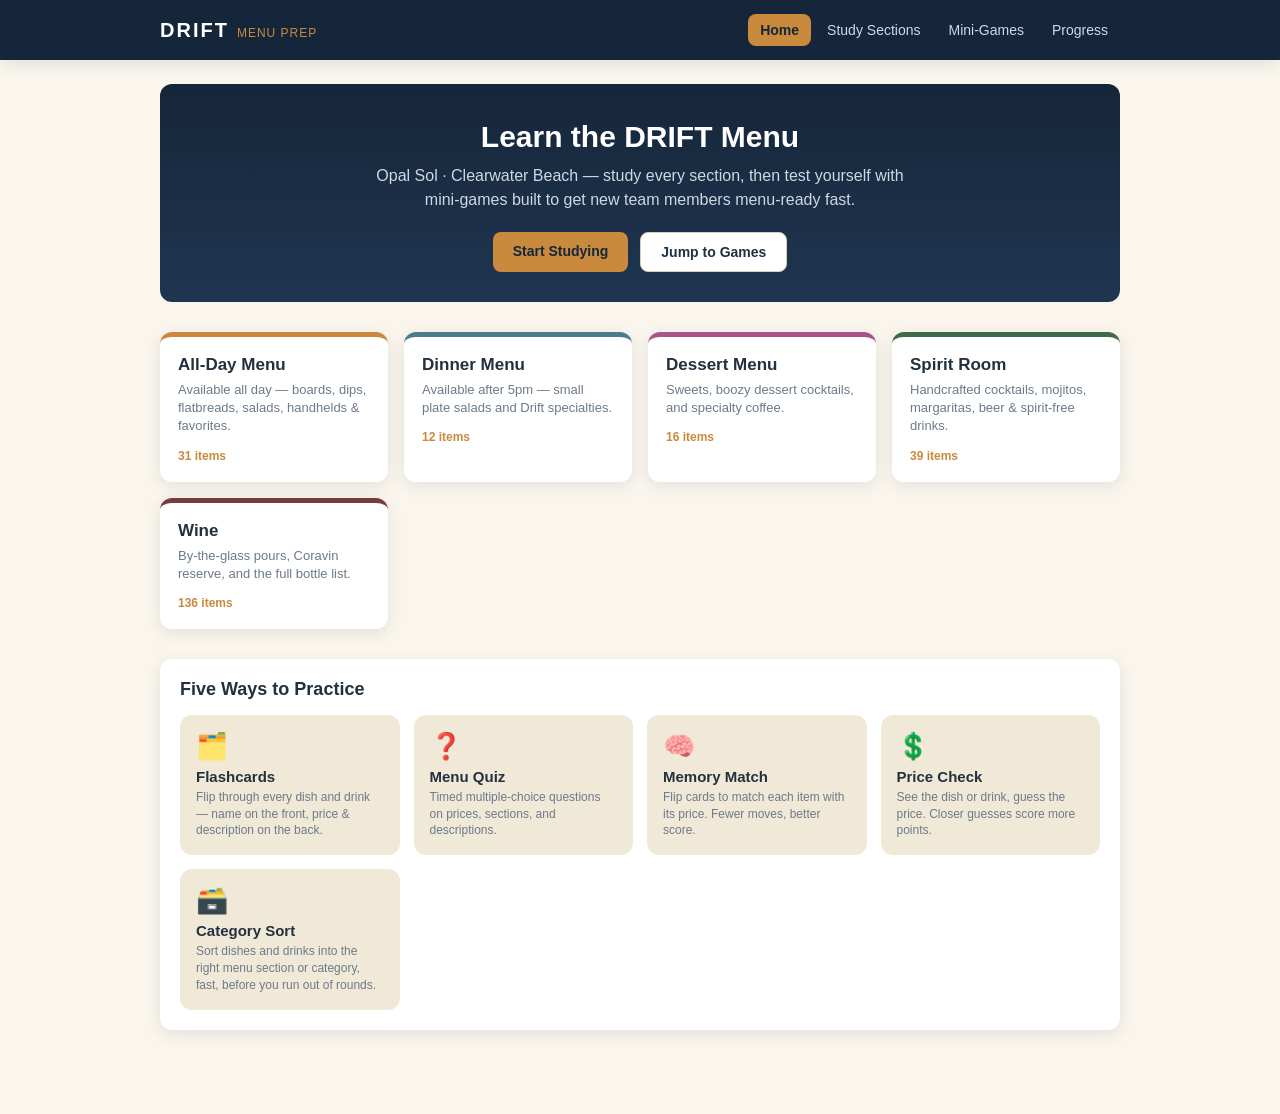
==== menu-prep/index.html @ 781a298b "Add DRIFT menu learning prep app with five mini-games Transcribes the full DRIFT (Opal Sol, Clearwat" ====
<!DOCTYPE html>
<html lang="en">
<head>
  <meta charset="UTF-8">
  <meta name="viewport" content="width=device-width, initial-scale=1.0, maximum-scale=5.0, user-scalable=yes">
  <meta name="apple-mobile-web-app-capable" content="yes">
  <meta name="theme-color" content="#16263a">
  <title>DRIFT Menu Prep</title>
  <meta name="description" content="Study and drill the DRIFT restaurant menu with flashcards and mini-games.">
  <link rel="icon" href="data:image/svg+xml,%3Csvg xmlns='http://www.w3.org/2000/svg' viewBox='0 0 100 100'%3E%3Crect width='100' height='100' rx='18' fill='%2316263a'/%3E%3Ctext x='50' y='65' font-size='58' text-anchor='middle' fill='%23c98a3d' font-family='sans-serif'%3ED%3C/text%3E%3C/svg%3E">
  <link rel="stylesheet" href="css/style.css">
</head>
<body>
  <div id="app-root"></div>

  <script src="js/data.js"></script>
  <script src="js/state.js"></script>
  <script src="js/utils.js"></script>
  <script src="js/main.js"></script>
  <script src="js/games/flashcards.js"></script>
  <script src="js/games/quiz.js"></script>
  <script src="js/games/memory.js"></script>
  <script src="js/games/priceguess.js"></script>
  <script src="js/games/sort.js"></script>
  <script>render();</script>
</body>
</html>
---- menu-prep/css/style.css ----
/* ===========================================================
   DRIFT Menu Prep — styles
   =========================================================== */

:root {
  --navy: #16263a;
  --navy-2: #1f3650;
  --gold: #c98a3d;
  --cream: #faf6ee;
  --cream-2: #f1e9d8;
  --ink: #22303f;
  --muted: #6c7a89;
  --green: #3f6b4a;
  --red: #a4433c;
  --radius: 12px;
  --shadow: 0 4px 16px rgba(22, 38, 58, 0.10);
}

* { box-sizing: border-box; }

html, body {
  margin: 0;
  padding: 0;
  background: var(--cream);
  color: var(--ink);
  font-family: -apple-system, BlinkMacSystemFont, "Segoe UI", Roboto, Helvetica, Arial, sans-serif;
}

a { color: inherit; text-decoration: none; }

#app-root { min-height: 100vh; display: flex; flex-direction: column; }

/* ---------- Header / Nav ---------- */

.app-header {
  background: var(--navy);
  color: white;
  position: sticky;
  top: 0;
  z-index: 20;
  box-shadow: var(--shadow);
}

.app-header-inner {
  max-width: 1000px;
  margin: 0 auto;
  padding: 14px 20px;
  display: flex;
  align-items: center;
  justify-content: space-between;
  flex-wrap: wrap;
  gap: 10px;
}

.brand { display: flex; align-items: baseline; gap: 8px; }
.brand-title { font-weight: 800; letter-spacing: 2px; font-size: 20px; }
.brand-sub { font-size: 12px; color: var(--gold); text-transform: uppercase; letter-spacing: 1px; }

.top-nav { display: flex; gap: 4px; flex-wrap: wrap; }
.top-nav-link {
  padding: 8px 12px;
  border-radius: 8px;
  font-size: 14px;
  color: #cfd8e3;
}
.top-nav-link:hover { background: rgba(255,255,255,0.08); color: white; }
.top-nav-link.active { background: var(--gold); color: var(--navy); font-weight: 700; }

/* ---------- Layout ---------- */

.app-main {
  max-width: 1000px;
  width: 100%;
  margin: 0 auto;
  padding: 24px 20px 60px;
  flex: 1;
}

.page-head { margin-bottom: 22px; }
.page-head h1 { margin: 6px 0 4px; font-size: 26px; }
.page-head p { margin: 0; color: var(--muted); }
.back-link { display: inline-block; font-size: 13px; color: var(--gold); font-weight: 600; margin-bottom: 4px; }

/* ---------- Hero ---------- */

.hero {
  text-align: center;
  padding: 36px 16px 30px;
  background: linear-gradient(180deg, var(--navy) 0%, var(--navy-2) 100%);
  color: white;
  border-radius: var(--radius);
  margin-bottom: 30px;
}
.hero h1 { font-size: 30px; margin: 0 0 10px; }
.hero-sub { max-width: 560px; margin: 0 auto 20px; color: #cfd8e3; line-height: 1.5; }
.hero-actions { display: flex; gap: 12px; justify-content: center; flex-wrap: wrap; }

/* ---------- Buttons ---------- */

.btn {
  display: inline-block;
  padding: 11px 20px;
  border-radius: 8px;
  border: none;
  font-size: 14px;
  font-weight: 700;
  cursor: pointer;
  transition: transform .08s ease, opacity .15s ease;
}
.btn:active { transform: scale(0.97); }
.btn-primary { background: var(--gold); color: var(--navy); }
.btn-primary:hover { opacity: 0.9; }
.btn-ghost { background: rgba(255,255,255,0.12); color: white; border: 1px solid rgba(255,255,255,0.3); }
.hero .btn-ghost:hover { background: rgba(255,255,255,0.2); }
.app-main .btn-ghost { background: white; color: var(--ink); border: 1px solid #d8cfba; }
.app-main .btn-ghost.danger { color: var(--red); border-color: var(--red); }

/* ---------- Section grid (home / study hub) ---------- */

.section-grid {
  display: grid;
  grid-template-columns: repeat(auto-fit, minmax(210px, 1fr));
  gap: 16px;
  margin-bottom: 30px;
}
.section-card {
  background: white;
  border-radius: var(--radius);
  border-top: 5px solid var(--gold);
  padding: 18px;
  box-shadow: var(--shadow);
  display: block;
}
.section-card h3 { margin: 0 0 6px; font-size: 17px; }
.section-card p { margin: 0 0 10px; color: var(--muted); font-size: 13px; line-height: 1.4; }
.section-count { font-size: 12px; font-weight: 700; color: var(--gold); }

/* ---------- Panel / games preview ---------- */

.panel {
  background: white;
  border-radius: var(--radius);
  padding: 20px;
  box-shadow: var(--shadow);
  margin-bottom: 24px;
}
.panel h2 { margin-top: 0; font-size: 18px; }

.game-preview-grid {
  display: grid;
  grid-template-columns: repeat(auto-fit, minmax(180px, 1fr));
  gap: 14px;
}
.game-preview-card {
  background: var(--cream-2);
  border-radius: var(--radius);
  padding: 16px;
  display: block;
  transition: transform .1s ease;
}
.game-preview-card:hover { transform: translateY(-2px); }
.game-icon { font-size: 26px; margin-bottom: 6px; }
.game-preview-card h4 { margin: 0 0 4px; font-size: 15px; }
.game-preview-card p { margin: 0; font-size: 12px; color: var(--muted); line-height: 1.4; }
.best-score { display: inline-block; margin-top: 8px; font-size: 11px; font-weight: 700; color: var(--green); }

/* ---------- Study: category / item list ---------- */

.category-block { margin-bottom: 26px; }
.category-block h3 { color: var(--navy); border-bottom: 2px solid var(--cream-2); padding-bottom: 6px; margin-bottom: 4px; }
.category-note { font-size: 12px; font-style: italic; color: var(--muted); margin: 0 0 10px; }

.item-list { display: flex; flex-direction: column; gap: 10px; }
.item-row { background: white; border-radius: 10px; padding: 12px 14px; box-shadow: var(--shadow); }
.item-row-top { display: flex; align-items: center; gap: 8px; flex-wrap: wrap; }
.item-name { font-weight: 700; }
.item-price { margin-left: auto; font-weight: 800; color: var(--gold); }
.item-desc { font-size: 13px; color: var(--muted); margin-top: 4px; line-height: 1.4; }

.chip {
  font-size: 10px;
  font-weight: 800;
  padding: 2px 6px;
  border-radius: 5px;
  background: var(--cream-2);
  color: var(--navy);
}
.chip-gf { background: #dcefe0; color: #285c34; }
.chip-v { background: #e4f0da; color: #3a5a24; }
.chip-raw { background: #f6dede; color: #8a2f28; }

/* ---------- Game container ---------- */

.game-container {
  background: white;
  border-radius: var(--radius);
  padding: 22px;
  box-shadow: var(--shadow);
  min-height: 260px;
}

.section-picker { display: flex; flex-wrap: wrap; gap: 8px; margin-bottom: 18px; }
.picker-btn {
  padding: 7px 14px;
  border-radius: 20px;
  border: 1px solid #d8cfba;
  background: white;
  font-size: 13px;
  cursor: pointer;
  color: var(--ink);
}
.picker-btn.active { background: var(--navy); color: white; border-color: var(--navy); }

.quiz-intro p { color: var(--muted); }
.quiz-progress { font-size: 13px; color: var(--muted); margin-bottom: 10px; font-weight: 700; }
.quiz-prompt { margin: 0 0 16px; font-size: 18px; }
.quiz-options { display: grid; grid-template-columns: repeat(auto-fit, minmax(180px, 1fr)); gap: 10px; }
.quiz-opt {
  padding: 12px 14px;
  border-radius: 10px;
  border: 1px solid #d8cfba;
  background: var(--cream-2);
  cursor: pointer;
  text-align: left;
  font-size: 13px;
  line-height: 1.4;
}
.quiz-opt:hover { background: #e8dfc9; }
.quiz-opt.correct { background: #cdeccf; border-color: var(--green); }
.quiz-opt.wrong { background: #f4d3cf; border-color: var(--red); }
.quiz-results h2 { margin-top: 0; }

/* ---------- Flashcards ---------- */

.flash-meta { font-size: 13px; color: var(--muted); font-weight: 700; margin-bottom: 10px; }
.flash-card {
  position: relative;
  height: 220px;
  perspective: 1000px;
  margin-bottom: 18px;
  cursor: pointer;
}
.flash-face {
  position: absolute;
  inset: 0;
  border-radius: var(--radius);
  display: flex;
  flex-direction: column;
  align-items: center;
  justify-content: center;
  text-align: center;
  padding: 20px;
  backface-visibility: hidden;
  transition: transform .5s ease;
}
.flash-front { background: var(--navy); color: white; }
.flash-back { background: var(--gold); color: var(--navy); transform: rotateY(180deg); }
.flash-card.flipped .flash-front { transform: rotateY(180deg); }
.flash-card.flipped .flash-back { transform: rotateY(360deg); }
.flash-tags { display: flex; gap: 6px; margin-bottom: 10px; }
.flash-name { font-size: 22px; font-weight: 800; }
.flash-hint { font-size: 11px; opacity: 0.7; margin-top: 10px; }
.flash-price { font-size: 26px; font-weight: 900; margin-bottom: 10px; }
.flash-desc { font-size: 13px; line-height: 1.4; }
.flash-cat { font-size: 11px; margin-top: 10px; opacity: 0.8; font-weight: 700; }
.flash-controls { display: flex; gap: 10px; justify-content: center; flex-wrap: wrap; }

/* ---------- Memory ---------- */

.memory-status { font-size: 13px; font-weight: 700; color: var(--muted); margin-bottom: 12px; }
.memory-grid { display: grid; grid-template-columns: repeat(4, 1fr); gap: 10px; }
.memory-card {
  position: relative;
  height: 80px;
  border-radius: 10px;
  border: none;
  cursor: pointer;
  perspective: 800px;
  padding: 0;
  background: none;
}
.memory-card-face {
  position: absolute;
  inset: 0;
  border-radius: 10px;
  display: flex;
  align-items: center;
  justify-content: center;
  text-align: center;
  padding: 6px;
  font-size: 12px;
  font-weight: 700;
  backface-visibility: hidden;
  transition: transform .4s ease;
}
.memory-card-back { background: var(--navy); color: var(--gold); font-size: 22px; }
.memory-card-front { background: var(--cream-2); color: var(--ink); transform: rotateY(180deg); }
.memory-card.flipped .memory-card-back, .memory-card.matched .memory-card-back { transform: rotateY(180deg); }
.memory-card.flipped .memory-card-front, .memory-card.matched .memory-card-front { transform: rotateY(360deg); }
.memory-card.matched .memory-card-front { background: #cdeccf; }
.memory-finish { text-align: center; margin-top: 18px; }

/* ---------- Price Check ---------- */

.priceguess-card { background: var(--cream-2); border-radius: var(--radius); padding: 18px; margin-bottom: 16px; }
.priceguess-card h3 { margin: 6px 0; }
.priceguess-cat { font-size: 11px; color: var(--muted); font-weight: 700; margin: 8px 0 0; }
.priceguess-tags { display: flex; gap: 6px; }
.priceguess-input {
  display: block;
  width: 140px;
  padding: 10px 12px;
  font-size: 16px;
  border-radius: 8px;
  border: 1px solid #d8cfba;
  margin-bottom: 12px;
}
.priceguess-feedback { min-height: 20px; margin-top: 10px; font-size: 13px; font-weight: 700; color: var(--green); }

/* ---------- Progress ---------- */

.progress-bar-outer { background: var(--cream-2); border-radius: 20px; height: 16px; overflow: hidden; margin: 10px 0; }
.progress-bar-inner { background: var(--gold); height: 100%; border-radius: 20px; transition: width .3s ease; }
.score-table { display: flex; flex-direction: column; gap: 8px; }
.score-row { display: flex; align-items: center; gap: 10px; padding: 8px 0; border-bottom: 1px solid var(--cream-2); font-size: 14px; }
.score-game { flex: 1; font-weight: 700; }
.score-plays { color: var(--muted); font-size: 12px; }

/* ---------- Responsive ---------- */

@media (max-width: 560px) {
  .memory-grid { grid-template-columns: repeat(3, 1fr); }
  .hero h1 { font-size: 24px; }
  .quiz-options { grid-template-columns: 1fr; }
}
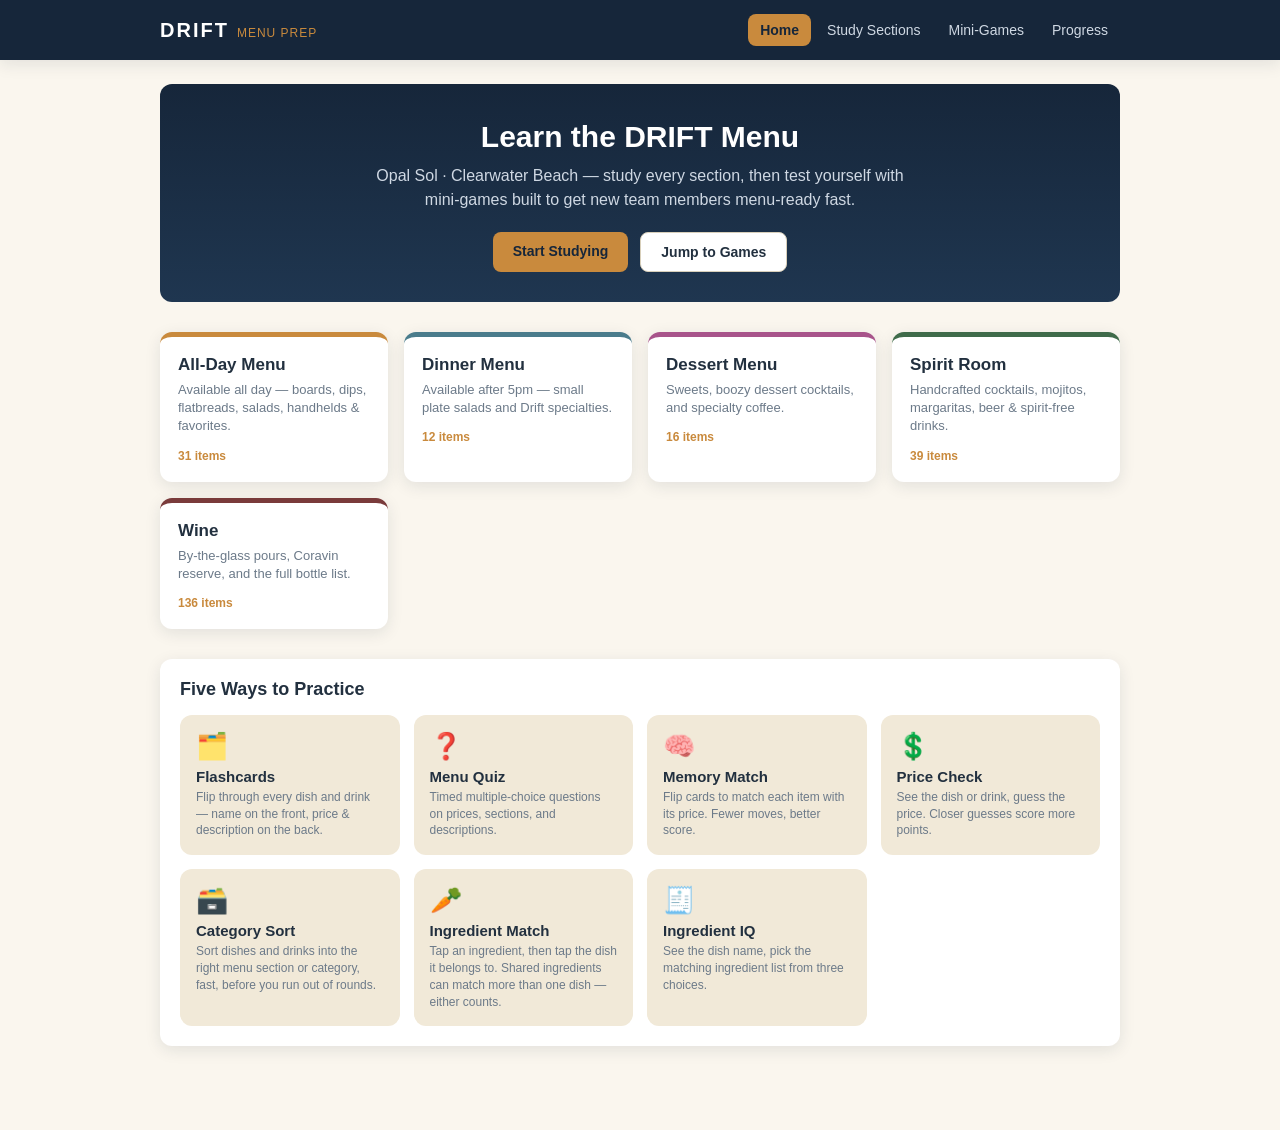
==== commit faa5a5a4: "Add Ingredient Match and Ingredient IQ mini-games Ingredient Match: tap an ingredient phrase then th" ====
--- a/menu-prep/index.html
+++ b/menu-prep/index.html
@@ -22,6 +22,8 @@
   <script src="js/games/memory.js"></script>
   <script src="js/games/priceguess.js"></script>
   <script src="js/games/sort.js"></script>
+  <script src="js/games/ingmatch.js"></script>
+  <script src="js/games/ingredientquiz.js"></script>
   <script>render();</script>
 </body>
 </html>
--- a/menu-prep/css/style.css
+++ b/menu-prep/css/style.css
@@ -36,7 +36,7 @@
   background: var(--navy);
   color: white;
   position: sticky;
-  top: 0;
+  top: env(safe-area-inset-top, 0px);
   z-index: 20;
   box-shadow: var(--shadow);
 }
@@ -317,6 +317,26 @@
 }
 .priceguess-feedback { min-height: 20px; margin-top: 10px; font-size: 13px; font-weight: 700; color: var(--green); }
 
+/* ---------- Ingredient Match ---------- */
+
+.ingmatch-board { display: grid; grid-template-columns: 1fr 1fr; gap: 20px; }
+.ingmatch-col { display: flex; flex-direction: column; gap: 8px; }
+.ingmatch-col-title { margin: 0 0 2px; font-size: 12px; text-transform: uppercase; letter-spacing: 0.5px; color: var(--muted); }
+.ingmatch-chip {
+  padding: 10px 12px;
+  border-radius: 10px;
+  border: 1px solid #d8cfba;
+  background: var(--cream-2);
+  cursor: pointer;
+  text-align: left;
+  font-size: 13px;
+  line-height: 1.35;
+}
+.ingmatch-chip:hover { background: #e8dfc9; }
+.ingmatch-chip.selected { background: var(--gold); border-color: var(--gold); color: var(--navy); font-weight: 700; }
+.ingmatch-chip.matched { background: #cdeccf; border-color: var(--green); color: var(--green); cursor: default; opacity: 0.7; }
+.ingmatch-chip.wrong { background: #f4d3cf; border-color: var(--red); }
+
 /* ---------- Progress ---------- */
 
 .progress-bar-outer { background: var(--cream-2); border-radius: 20px; height: 16px; overflow: hidden; margin: 10px 0; }
@@ -332,4 +352,6 @@
   .memory-grid { grid-template-columns: repeat(3, 1fr); }
   .hero h1 { font-size: 24px; }
   .quiz-options { grid-template-columns: 1fr; }
-}
+  .ingmatch-board { gap: 10px; }
+  .ingmatch-chip { padding: 8px; font-size: 12px; }
+}
